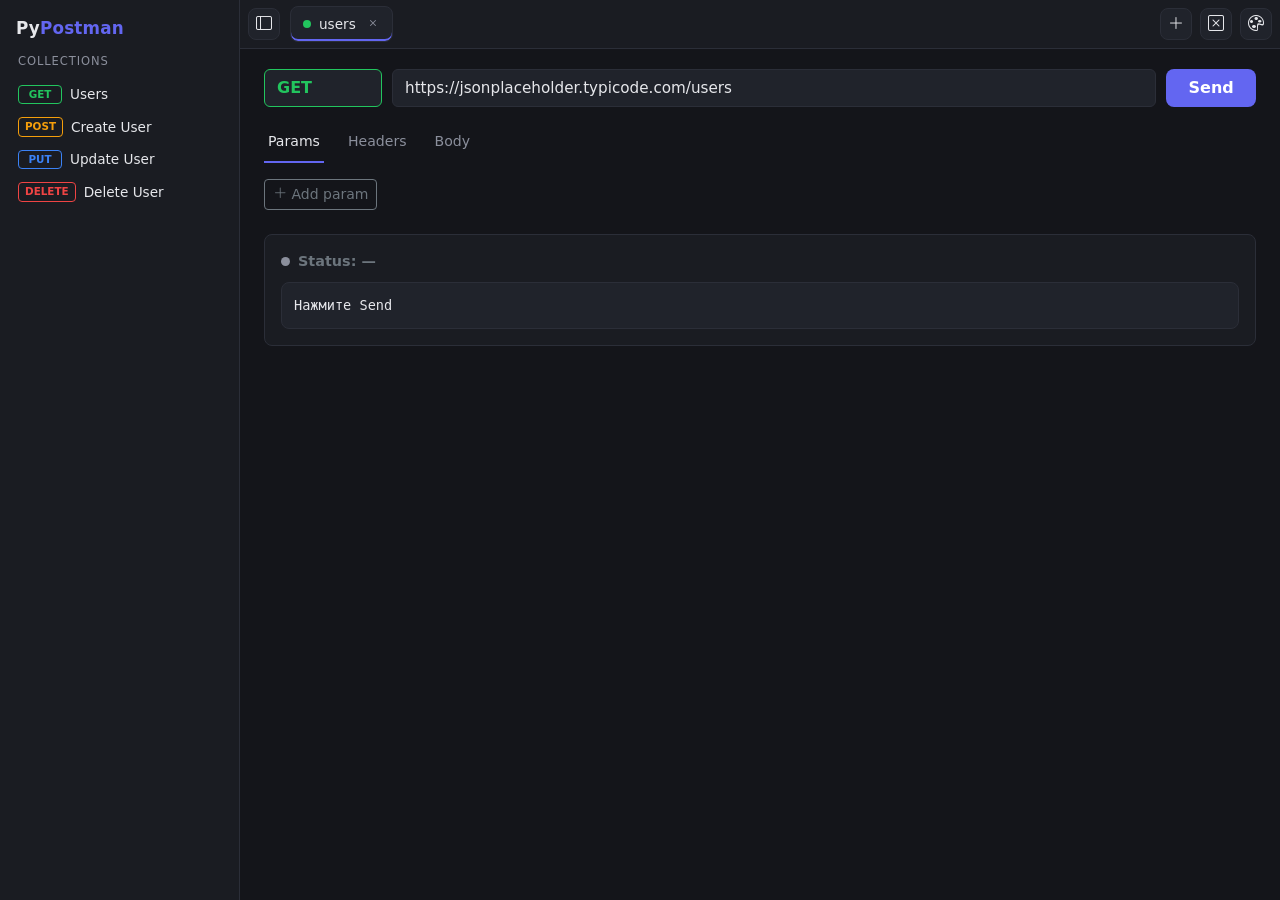
==== Ui/index.html @ ef7dc5b9 "Redisign frontend V2" ====
<!DOCTYPE html>
<html lang="ru" data-bs-theme="dark">
<head>
<meta charset="UTF-8">
<meta name="viewport" content="width=device-width, initial-scale=1.0">
<title>PyPostman</title>
<link href="https://cdn.jsdelivr.net/npm/bootstrap@5.3.3/dist/css/bootstrap.min.css" rel="stylesheet">
<link href="https://cdn.jsdelivr.net/npm/bootstrap-icons@1.11.3/font/bootstrap-icons.css" rel="stylesheet">
<link rel="stylesheet" href="style.css">
</head>
<body>

<div id="app-root" class="d-flex">

  <!-- ==================== SIDEBAR: коллекции ==================== -->
  <aside id="sidebar">
    <div class="sidebar-header px-3 pt-3 pb-2">
      <span class="brand">Py<span class="brand-accent">Postman</span></span>
    </div>
    <div class="px-2">
      <div class="sidebar-section-title">Collections</div>
      <div id="collections-tree"></div>
    </div>
  </aside>

  <!-- ==================== ОСНОВНАЯ ОБЛАСТЬ ==================== -->
  <main class="flex-grow-1 d-flex flex-column main-area">

    <!-- Полоса вкладок -->
    <div id="tab-bar" class="d-flex align-items-center">
      <button id="sidebar-toggle-btn" class="tab-bar-btn" title="Свернуть/развернуть Collections" style="margin-left:0; margin-right:8px;">
        <i class="bi bi-layout-sidebar"></i>
      </button>
      <div id="tabs-container" class="d-flex flex-grow-1"></div>
      <button id="add-tab-btn" class="tab-bar-btn" title="Новая вкладка (Ctrl+T)">
        <i class="bi bi-plus-lg"></i>
      </button>
      <button id="close-all-btn" class="tab-bar-btn tab-bar-btn-danger" title="Закрыть все вкладки">
        <i class="bi bi-x-square"></i>
      </button>
      <button id="theme-settings-btn" class="tab-bar-btn" title="Настроить тему">
        <i class="bi bi-palette"></i>
      </button>
    </div>

    <!-- Содержимое активной вкладки -->
    <div id="tab-content" class="flex-grow-1"></div>

  </main>
</div>

<!-- Кастомное контекстное меню для вкладок -->
<ul id="tab-context-menu" class="dropdown-menu">
  <li><button class="dropdown-item" data-action="close">Закрыть вкладку</button></li>
  <li><button class="dropdown-item" data-action="close-others">Закрыть остальные</button></li>
  <li><button class="dropdown-item" data-action="close-all">Закрыть все вкладки</button></li>
  <li><hr class="dropdown-divider"></li>
  <li><button class="dropdown8-item" data-action="detach">
    <i class="bi bi-box-arrow-up-right me-1"></i> Открыть в отдельном окне
  </button></li>
</ul>

<!-- Шаблон одной вкладки в полосе (клонируется через JS) -->
<template id="tab-pill-template">
  <div class="tab-pill" draggable="true">
    <span class="method-dot"></span>
    <span class="tab-title"></span>
    <button class="tab-close-btn" title="Закрыть"><i class="bi bi-x"></i></button>
  </div>
</template>

<!-- Шаблон строки key-value для Params/Headers -->
<template id="kv-row-template">
  <div class="kv-row d-flex gap-2 mb-2">
    <input type="text" class="form-control form-control-sm kv-key" placeholder="Key">
    <input type="text" class="form-control form-control-sm kv-value" placeholder="Value">
    <button class="btn btn-sm btn-outline-secondary kv-remove" title="Удалить"><i class="bi bi-trash3"></i></button>
  </div>
</template>

<!-- Плавающее hove1r-превью (карточки коллекций / вкладки) -->
<div id="hover-preview" class="hover-preview"></div>

<!-- Модалка настройки темы -->
<div class="modal fade" id="theme-modal" tabindex="-1">
  <div class="modal-dialog">
    <div class="modal-content theme-modal-content">
      <div class="modal-header">
        <h5 class="modal-title">Настройка темы</h5>
        <button type="button" class="btn-close btn-close-white" data-bs-dismiss="modal"></button>
      </div>
      <div class="modal-body">
        <div class="theme-field">
          <label>Акцен1тный цвет</label>
          <input type="color" id="theme-accent" class="form-control form-control-color">
        </div>
        <div class="theme-field">
          <label>Фон приложения</label>
          <input type="color" id="theme-bg-app" class="form-control form-control-color">
        </div>
        <div class="theme-field">
          <label>Фон панелей</label>
          <input type="color" id="theme-bg-panel" class="form-control form-control-color">
        </div>
        <div class="theme-field">
          <label>Фон полей ввода</label>
          <input type="color" id="theme-bg-input" class="form-control form-control-color">
        </div>
        <div class="theme-field">
          <label>Основной текст</label>
          <input type="color" id="theme-text" class="form-control form-control-color">
        </div>
        <div class="theme-field">
          <label>Скругление углов: <span id="theme-radius-value">8</span>px</label>
          <input type="range" id="theme-radius" class="form-range" min="0" max="20" step="1">
        </div>
        <div class="theme-field">
          <label>Размер шрифта: <span id="theme-fontsize-value">14</span>px</label>
          <input type="range" id="theme-fontsize" class="form-range" min="11" max="18" step="1">
        </div>
      </div>
      <div class="modal-footer">
        <button type="button" class="btn btn-outline-secondary" id="theme-reset-btn">Сбросить</button>
        <button type="button" class="btn send-btn" id="theme-save-btn">Сохранить</button>
      </div>
    </div>
  </div>
</div>

<script src="https://cdn.jsdelivr.net/npm/bootstrap@5.3.3/dist/js/bootstrap.bundle.min.js"></script>
<script src="app.js"></script>
</body>
</html>
---- Ui/style.css ----
:root {
  --bg-app: #14151a;
  --bg-panel: #1a1c22;
  --bg-input: #20232b;
  --border-color: #2b2e38;
  --text-main: #e6e7eb;
  --text-dim: #8b8f9c;
  --accent: #6366f1;
  --radius: 8px;

  --method-get: #22c55e;
  --method-post: #f59e0b;
  --method-put: #3b82f6;
  --method-patch: #a855f7;
  --method-delete: #ef4444;

  --status-2xx: #22c55e;
  --status-3xx: #3b82f6;
  --status-4xx: #f59e0b;
  --status-5xx: #ef4444;
}

* { box-sizing: border-box; }

body {
  margin: 0;
  height: 100vh;
  overflow: hidden;
  background: var(--bg-app);
  color: var(--text-main);
  font-family: 'Inter', 'Segoe UI', system-ui, sans-serif;
}

#app-root { height: 100vh; width: 100vw; }

/* ==================== SIDEBAR ==================== */
#sidebar {
  width: 240px;
  min-width: 240px;
  background: var(--bg-panel);
  border-right: 1px solid var(--border-color);
  overflow-y: auto;
  overflow-x: hidden;
  transition: width 0.18s ease, min-width 0.18s ease, padding 0.18s ease, border-color 0.18s ease;
  white-space: nowrap;
}

#app-root.sidebar-collapsed #sidebar {
  width: 0;
  min-width: 0;
  border-right-color: transparent;
}

.brand { font-size: 1.05rem; font-weight: 700; letter-spacing: 0.2px; }
.brand-accent { color: var(--accent); }

.sidebar-section-title {
  font-size: 0.72rem;
  text-transform: uppercase;
  letter-spacing: 0.08em;
  color: var(--text-dim);
  padding: 4px 10px 8px;
}

.collection-item {
  display: flex;
  align-items: center;
  gap: 8px;
  padding: 6px 10px;
  border-radius: 6px;
  cursor: pointer;
  font-size: 0.85rem;
  color: var(--text-main);
}
.collection-item:hover { background: var(--bg-input); }

.collection-method-badge {
  font-size: 0.65rem;
  font-weight: 700;
  padding: 1px 6px;
  border-radius: 4px;
  min-width: 44px;
  text-align: center;
}

/* ==================== MAIN AREA ==================== */
.main-area { min-width: 0; }

#tab-bar {
  background: var(--bg-panel);
  border-bottom: 1px solid var(--border-color);
  padding: 6px 8px;
  gap: 2px;
}

#tabs-container {
  overflow-x: auto;
  overflow-y: hidden;
  gap: 4px;
  scrollbar-width: thin;
}

.tab-pill {
  display: flex;
  align-items: center;
  gap: 8px;
  padding: 7px 10px 7px 12px;
  border-radius: var(--radius);
  background: transparent;
  cursor: pointer;
  white-space: nowrap;
  font-size: 0.85rem;
  color: var(--text-dim);
  border: 1px solid transparent;
  user-select: none;
  transition: background 0.12s ease;
}
.tab-pill:hover { background: var(--bg-input); }
.tab-pill.active {
  background: var(--bg-input);
  color: var(--text-main);
  border-color: var(--border-color);
  box-shadow: inset 0 -2px 0 var(--accent);
}
.tab-pill.dragging {
  opacity: 0.35;
}
.tab-pill { cursor: grab; }
.tab-pill:active { cursor: grabbing; }

.method-dot {
  width: 8px;
  height: 8px;
  border-radius: 50%;
  flex-shrink: 0;
}

.tab-close-btn {
  border: none;
  background: transparent;
  color: var(--text-dim);
  border-radius: 4px;
  width: 18px;
  height: 18px;
  display: none;
  align-items: center;
  justify-content: center;
  padding: 0;
  line-height: 1;
}
/* крестик виден только на hover или у активной вкладки */
.tab-pill:hover .tab-close-btn,
.tab-pill.active .tab-close-btn {
  display: inline-flex;
}
.tab-close-btn:hover { background: #ef444433; color: #ef4444; }

.tab-bar-btn {
  border: 1px solid var(--border-color);
  background: var(--bg-input);
  color: var(--text-main);
  border-radius: var(--radius);
  width: 32px;
  height: 32px;
  display: inline-flex;
  align-items: center;
  justify-content: center;
  margin-left: 6px;
  flex-shrink: 0;
}
.tab-bar-btn:hover { filter: brightness(1.3); }
.tab-bar-btn-danger:hover { color: #ef4444; border-color: #ef4444; }

/* ==================== TAB CONTENT ==================== */
#tab-content { overflow-y: auto; padding: 20px 24px; }

.request-line { display: flex; gap: 10px; margin-bottom: 16px; }

.method-select {
  width: 130px;
  font-weight: 700;
  background: var(--bg-input);
  border: 1px solid var(--border-color);
  color: var(--text-main);
}
.method-select.method-GET { color: var(--method-get); border-color: var(--method-get); }
.method-select.method-POST { color: var(--method-post); border-color: var(--method-post); }
.method-select.method-PUT { color: var(--method-put); border-color: var(--method-put); }
.method-select.method-PATCH { color: var(--method-patch); border-color: var(--method-patch); }
.method-select.method-DELETE { color: var(--method-delete); border-color: var(--method-delete); }

.url-input {
  flex-grow: 1;
  background: var(--bg-input);
  border: 1px solid var(--border-color);
  color: var(--text-main);
  font-size: 0.95rem;
}
.url-input:focus { border-color: var(--accent); box-shadow: 0 0 0 0.2rem #6366f133; background: var(--bg-input); color: var(--text-main); }

.send-btn {
  width: 110px;
  background: var(--accent);
  border: none;
  border-radius: var(--radius);
  font-weight: 600;
  color: white;
}
.send-btn:hover { filter: brightness(1.12); color: white; }
.send-btn:disabled { opacity: 0.6; }

.sub-nav .nav-link {
  color: var(--text-dim);
  border: none;
  border-bottom: 2px solid transparent;
  border-radius: 0;
  padding: 8px 4px;
  margin-right: 20px;
  font-size: 0.88rem;
}
.sub-nav .nav-link.active {
  color: var(--text-main);
  background: transparent;
  border-bottom: 2px solid var(--accent);
}

.body-textarea, .response-pre {
  background: var(--bg-input);
  border: 1px solid var(--border-color);
  color: var(--text-main);
  font-family: 'Consolas', 'JetBrains Mono', monospace;
  font-size: 0.85rem;
  border-radius: var(--radius);
}
.body-textarea:focus { border-color: var(--accent); box-shadow: none; background: var(--bg-input); color: var(--text-main); }

.response-panel {
  margin-top: 24px;
  border: 1px solid var(--border-color);
  border-radius: var(--radius);
  background: var(--bg-panel);
  padding: 16px;
}

.response-status {
  font-weight: 700;
  font-size: 0.9rem;
  display: flex;
  align-items: center;
  gap: 8px;
  margin-bottom: 10px;
}
.status-dot { width: 9px; height: 9px; border-radius: 50%; }
.status-2xx { color: var(--status-2xx); } .status-2xx .status-dot { background: var(--status-2xx); }
.status-3xx { color: var(--status-3xx); } .status-3xx .status-dot { background: var(--status-3xx); }
.status-4xx { color: var(--status-4xx); } .status-4xx .status-dot { background: var(--status-4xx); }
.status-5xx { color: var(--status-5xx); } .status-5xx .status-dot { background: var(--status-5xx); }
.status-err { color: var(--status-5xx); } .status-err .status-dot { background: var(--status-5xx); }

.response-pre {
  max-height: 420px;
  overflow: auto;
  padding: 12px;
  margin: 0;
  white-space: pre-wrap;
  word-break: break-word;
}

.kv-key, .kv-value {
  background: var(--bg-input);
  border: 1px solid var(--border-color);
  color: var(--text-main);
}
.kv-key:focus, .kv-value:focus { background: var(--bg-input); color: var(--text-main); border-color: var(--accent); box-shadow: none; }

/* контекстное меню вкладок */
#tab-context-menu {
  display: none;
  position: fixed;
  background: var(--bg-panel);
  border: 1px solid var(--border-color);
  z-index: 2000;
}

/* ==================== HOVER-ПРЕВЬЮ (карточки коллекций / вкладки) ==================== */
.hover-preview {
  display: none;
  position: fixed;
  z-index: 3000;
  max-width: 320px;
  background: var(--bg-panel);
  border: 1px solid var(--border-color);
  border-radius: var(--radius);
  padding: 10px 12px;
  font-size: 0.78rem;
  color: var(--text-main);
  pointer-events: none;
  box-shadow: 0 8px 24px rgba(0, 0, 0, 0.4);
}
.hover-preview .hp-method {
  font-weight: 700;
  font-size: 0.7rem;
  padding: 1px 6px;
  border-radius: 4px;
  display: inline-block;
  margin-bottom: 4px;
}
.hover-preview .hp-url {
  color: var(--text-dim);
  word-break: break-all;
  font-family: 'Consolas', monospace;
}
.hover-preview .hp-status {
  margin-top: 6px;
  font-weight: 700;
}

/* ==================== МОДАЛКА НАСТРОЙКИ ТЕМЫ ==================== */
.theme-modal-content {
  background: var(--bg-panel);
  color: var(--text-main);
  border: 1px solid var(--border-color);
  border-radius: var(--radius);
}
.theme-field {
  display: flex;
  align-items: center;
  justify-content: space-between;
  gap: 12px;
  margin-bottom: 14px;
}
.theme-field label { font-size: 0.85rem; color: var(--text-dim); flex-shrink: 0; }
.theme-field input[type="color"] {
  width: 48px;
  height: 32px;
  padding: 2px;
  background: var(--bg-input);
  border: 1px solid var(--border-color);
}
.theme-field input[type="range"] { max-width: 160px; }
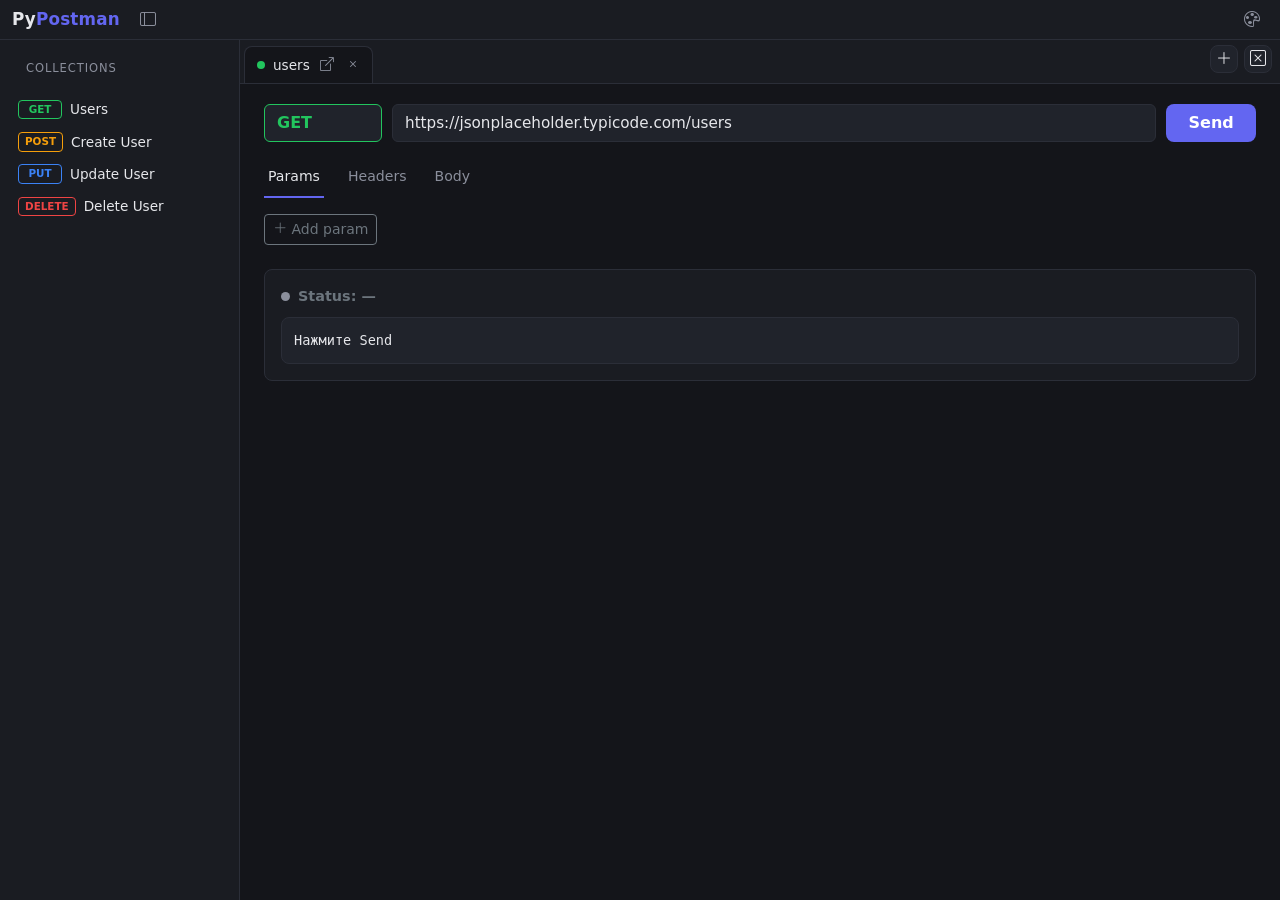
==== commit 4893ba41: "Redisign frontend V2.0.1" ====
--- a/Ui/index.html
+++ b/Ui/index.html
@@ -1,24 +1,40 @@
-<!DOCTYPE html>
+﻿<!DOCTYPE html>
 <html lang="ru" data-bs-theme="dark">
 <head>
-<meta charset="UTF-8">
-<meta name="viewport" content="width=device-width, initial-scale=1.0">
-<title>PyPostman</title>
-<link href="https://cdn.jsdelivr.net/npm/bootstrap@5.3.3/dist/css/bootstrap.min.css" rel="stylesheet">
-<link href="https://cdn.jsdelivr.net/npm/bootstrap-icons@1.11.3/font/bootstrap-icons.css" rel="stylesheet">
-<link rel="stylesheet" href="style.css">
+  <meta charset="UTF-8">
+  <meta name="viewport" content="width=device-width, initial-scale=1.0">
+  <title>PyPostman</title>
+  <link href="https://cdn.jsdelivr.net/npm/bootstrap@5.3.3/dist/css/bootstrap.min.css" rel="stylesheet">
+  <link href="https://cdn.jsdelivr.net/npm/bootstrap-icons@1.11.3/font/bootstrap-icons.css" rel="stylesheet">
+  <link rel="stylesheet" href="style.css">
 </head>
 <body>
 
-<div id="app-root" class="d-flex">
+<div id="app-root" class="d-flex flex-column">
+
+  <!-- Верхняя панель как в браузере -->
+  <header id="app-navbar" class="d-flex align-items-center">
+    <span class="brand navbar-brand">Py<span class="brand-accent">Postman</span></span>
+    <button id="sidebar-toggle-btn" class="nav-bar-btn" title="Свернуть/развернуть Collections">
+      <i class="bi bi-layout-sidebar"></i>
+    </button>
+    <div class="navbar-spacer flex-grow-1"></div>
+    <button id="return-to-main-btn" class="nav-bar-btn" title="Вернуть вкладку в главное окно" style="display:none;">
+      <i class="bi bi-box-arrow-in-left"></i>
+    </button>
+    <button id="theme-settings-btn" class="nav-bar-btn" title="Настроить тему">
+      <i class="bi bi-palette"></i>
+    </button>
+  </header>
+
+  <div class="app-body d-flex flex-grow-1">
 
   <!-- ==================== SIDEBAR: коллекции ==================== -->
   <aside id="sidebar">
     <div class="sidebar-header px-3 pt-3 pb-2">
-      <span class="brand">Py<span class="brand-accent">Postman</span></span>
+      <div class="sidebar-section-title mb-0">Collections</div>
     </div>
     <div class="px-2">
-      <div class="sidebar-section-title">Collections</div>
       <div id="collections-tree"></div>
     </div>
   </aside>
@@ -28,9 +44,6 @@
 
     <!-- Полоса вкладок -->
     <div id="tab-bar" class="d-flex align-items-center">
-      <button id="sidebar-toggle-btn" class="tab-bar-btn" title="Свернуть/развернуть Collections" style="margin-left:0; margin-right:8px;">
-        <i class="bi bi-layout-sidebar"></i>
-      </button>
       <div id="tabs-container" class="d-flex flex-grow-1"></div>
       <button id="add-tab-btn" class="tab-bar-btn" title="Новая вкладка (Ctrl+T)">
         <i class="bi bi-plus-lg"></i>
@@ -38,15 +51,13 @@
       <button id="close-all-btn" class="tab-bar-btn tab-bar-btn-danger" title="Закрыть все вкладки">
         <i class="bi bi-x-square"></i>
       </button>
-      <button id="theme-settings-btn" class="tab-bar-btn" title="Настроить тему">
-        <i class="bi bi-palette"></i>
-      </button>
     </div>
 
     <!-- Содержимое активной вкладки -->
     <div id="tab-content" class="flex-grow-1"></div>
 
   </main>
+  </div>
 </div>
 
 <!-- Кастомное контекстное меню для вкладок -->
@@ -55,16 +66,17 @@
   <li><button class="dropdown-item" data-action="close-others">Закрыть остальные</button></li>
   <li><button class="dropdown-item" data-action="close-all">Закрыть все вкладки</button></li>
   <li><hr class="dropdown-divider"></li>
-  <li><button class="dropdown8-item" data-action="detach">
+  <li><button class="dropdown-item" data-action="detach">
     <i class="bi bi-box-arrow-up-right me-1"></i> Открыть в отдельном окне
   </button></li>
 </ul>
 
 <!-- Шаблон одной вкладки в полосе (клонируется через JS) -->
 <template id="tab-pill-template">
-  <div class="tab-pill" draggable="true">
+  <div class="tab-pill">
     <span class="method-dot"></span>
     <span class="tab-title"></span>
+    <button class="tab-detach-btn" title="Открыть в отдельном окне"><i class="bi bi-box-arrow-up-right"></i></button>
     <button class="tab-close-btn" title="Закрыть"><i class="bi bi-x"></i></button>
   </div>
 </template>
@@ -78,7 +90,7 @@
   </div>
 </template>
 
-<!-- Плавающее hove1r-превью (карточки коллекций / вкладки) -->
+<!-- Плавающее hover-превью (карточки коллекций / вкладки) -->
 <div id="hover-preview" class="hover-preview"></div>
 
 <!-- Модалка настройки темы -->
@@ -91,7 +103,7 @@
       </div>
       <div class="modal-body">
         <div class="theme-field">
-          <label>Акцен1тный цвет</label>
+          <label>Акцентный цвет</label>
           <input type="color" id="theme-accent" class="form-control form-control-color">
         </div>
         <div class="theme-field">
@@ -128,6 +140,18 @@
 </div>
 
 <script src="https://cdn.jsdelivr.net/npm/bootstrap@5.3.3/dist/js/bootstrap.bundle.min.js"></script>
-<script src="app.js"></script>
+<script src="js/core/state.js"></script>
+<script src="js/core/utils.js"></script>
+<script src="js/core/preview.js"></script>
+<script src="js/features/tabs.js"></script>
+<script src="js/features/request.js"></script>
+<script src="js/features/theme.js"></script>
+<script src="js/features/detached.js"></script>
+<script src="js/features/contextMenu.js"></script>
+<script src="js/components/tabBar.js"></script>
+<script src="js/components/tabContent.js"></script>
+<script src="js/components/collections.js"></script>
+<script src="js/main.js"></script>
 </body>
-</html>+</html>
+
--- a/Ui/style.css
+++ b/Ui/style.css
@@ -33,6 +33,55 @@
 
 #app-root { height: 100vh; width: 100vw; }
 
+.app-body {
+  min-height: 0;
+  flex: 1;
+  overflow: hidden;
+}
+
+/* ==================== TOP NAVBAR ==================== */
+#app-navbar {
+  height: 40px;
+  min-height: 40px;
+  padding: 0 12px;
+  gap: 8px;
+  background: var(--bg-panel);
+  border-bottom: 1px solid var(--border-color);
+  flex-shrink: 0;
+  user-select: none;
+}
+
+.navbar-brand {
+  font-size: 0.95rem;
+  font-weight: 700;
+  letter-spacing: 0.2px;
+  margin-right: 4px;
+  white-space: nowrap;
+}
+
+.navbar-spacer { min-width: 8px; }
+
+.nav-bar-btn {
+  border: 1px solid transparent;
+  background: transparent;
+  color: var(--text-dim);
+  border-radius: 6px;
+  width: 32px;
+  height: 32px;
+  display: inline-flex;
+  align-items: center;
+  justify-content: center;
+  padding: 0;
+  flex-shrink: 0;
+  cursor: pointer;
+  transition: background 0.12s ease, color 0.12s ease, border-color 0.12s ease;
+}
+.nav-bar-btn:hover {
+  background: var(--bg-input);
+  color: var(--text-main);
+  border-color: var(--border-color);
+}
+
 /* ==================== SIDEBAR ==================== */
 #sidebar {
   width: 240px;
@@ -84,49 +133,85 @@
 }
 
 /* ==================== MAIN AREA ==================== */
-.main-area { min-width: 0; }
+.main-area { min-width: 0; min-height: 0; }
 
 #tab-bar {
   background: var(--bg-panel);
   border-bottom: 1px solid var(--border-color);
-  padding: 6px 8px;
+  padding: 0 8px 0 4px;
   gap: 2px;
+  align-items: flex-end;
+  min-height: 38px;
+  flex-shrink: 0;
 }
 
 #tabs-container {
   overflow-x: auto;
   overflow-y: hidden;
-  gap: 4px;
+  gap: 0;
   scrollbar-width: thin;
+  align-items: flex-end;
+  flex-wrap: nowrap;
+  min-width: 0;
+  padding-top: 6px;
 }
 
 .tab-pill {
   display: flex;
   align-items: center;
   gap: 8px;
-  padding: 7px 10px 7px 12px;
-  border-radius: var(--radius);
+  padding: 8px 10px 8px 12px;
+  border-radius: var(--radius) var(--radius) 0 0;
   background: transparent;
   cursor: pointer;
   white-space: nowrap;
   font-size: 0.85rem;
   color: var(--text-dim);
   border: 1px solid transparent;
+  border-bottom: none;
   user-select: none;
-  transition: background 0.12s ease;
-}
-.tab-pill:hover { background: var(--bg-input); }
+  flex-shrink: 0;
+  max-width: 220px;
+  min-width: 120px;
+  margin-right: 2px;
+  transition: background 0.12s ease, color 0.12s ease;
+}
+.tab-pill:hover {
+  background: var(--bg-input);
+  color: var(--text-main);
+}
 .tab-pill.active {
-  background: var(--bg-input);
+  background: var(--bg-app);
   color: var(--text-main);
   border-color: var(--border-color);
-  box-shadow: inset 0 -2px 0 var(--accent);
-}
-.tab-pill.dragging {
-  opacity: 0.35;
-}
-.tab-pill { cursor: grab; }
-.tab-pill:active { cursor: grabbing; }
+  position: relative;
+  z-index: 2;
+  margin-bottom: -1px;
+  padding-bottom: 9px;
+}
+.tab-pill.is-dragging {
+  opacity: 0.95;
+  cursor: grabbing;
+  box-shadow: 0 8px 24px rgba(0, 0, 0, 0.45);
+  background: var(--bg-input);
+  border-color: var(--border-color);
+}
+
+.tab-pill-placeholder {
+  flex-shrink: 0;
+  margin-right: 2px;
+  border-radius: var(--radius) var(--radius) 0 0;
+  background: rgba(99, 102, 241, 0.12);
+  border: 1px dashed var(--accent);
+  box-sizing: border-box;
+}
+
+.tab-title {
+  overflow: hidden;
+  text-overflow: ellipsis;
+  flex: 1;
+  min-width: 0;
+}
 
 .method-dot {
   width: 8px;
@@ -135,7 +220,8 @@
   flex-shrink: 0;
 }
 
-.tab-close-btn {
+.tab-close-btn,
+.tab-detach-btn {
   border: none;
   background: transparent;
   color: var(--text-dim);
@@ -147,32 +233,39 @@
   justify-content: center;
   padding: 0;
   line-height: 1;
-}
-/* крестик виден только на hover или у активной вкладки */
+  flex-shrink: 0;
+  cursor: pointer;
+}
+/* кнопки видны только на hover или у активной вкладки */
 .tab-pill:hover .tab-close-btn,
-.tab-pill.active .tab-close-btn {
+.tab-pill.active .tab-close-btn,
+.tab-pill:hover .tab-detach-btn,
+.tab-pill.active .tab-detach-btn {
   display: inline-flex;
 }
 .tab-close-btn:hover { background: #ef444433; color: #ef4444; }
+.tab-detach-btn:hover { background: rgba(99, 102, 241, 0.2); color: var(--accent); }
 
 .tab-bar-btn {
   border: 1px solid var(--border-color);
   background: var(--bg-input);
   color: var(--text-main);
   border-radius: var(--radius);
-  width: 32px;
-  height: 32px;
+  width: 28px;
+  height: 28px;
   display: inline-flex;
   align-items: center;
   justify-content: center;
-  margin-left: 6px;
-  flex-shrink: 0;
+  margin-left: 4px;
+  margin-bottom: 6px;
+  flex-shrink: 0;
+  cursor: pointer;
 }
 .tab-bar-btn:hover { filter: brightness(1.3); }
 .tab-bar-btn-danger:hover { color: #ef4444; border-color: #ef4444; }
 
 /* ==================== TAB CONTENT ==================== */
-#tab-content { overflow-y: auto; padding: 20px 24px; }
+#tab-content { overflow-y: auto; padding: 20px 24px; min-height: 0; }
 
 .request-line { display: flex; gap: 10px; margin-bottom: 16px; }
 
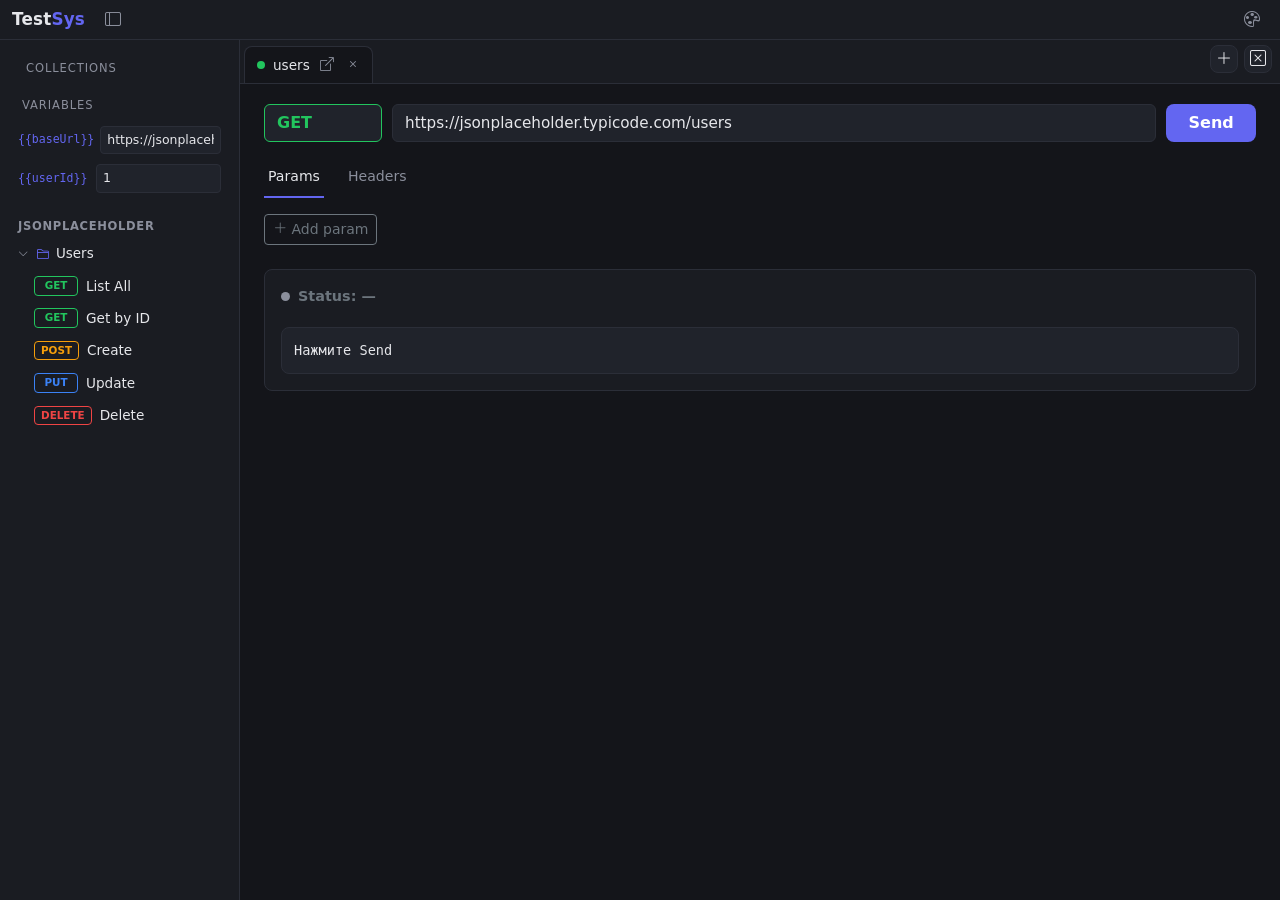
==== commit 7427015c: "Redisign frontend V2.0.2 Add ui For collections and Fix Bug with window, And add base ui themes and " ====
--- a/Ui/index.html
+++ b/Ui/index.html
@@ -1,9 +1,9 @@
-﻿<!DOCTYPE html>
+<!DOCTYPE html>
 <html lang="ru" data-bs-theme="dark">
 <head>
   <meta charset="UTF-8">
   <meta name="viewport" content="width=device-width, initial-scale=1.0">
-  <title>PyPostman</title>
+  <title>TestSys</title>
   <link href="https://cdn.jsdelivr.net/npm/bootstrap@5.3.3/dist/css/bootstrap.min.css" rel="stylesheet">
   <link href="https://cdn.jsdelivr.net/npm/bootstrap-icons@1.11.3/font/bootstrap-icons.css" rel="stylesheet">
   <link rel="stylesheet" href="style.css">
@@ -14,7 +14,7 @@
 
   <!-- Верхняя панель как в браузере -->
   <header id="app-navbar" class="d-flex align-items-center">
-    <span class="brand navbar-brand">Py<span class="brand-accent">Postman</span></span>
+    <span class="brand navbar-brand">Test<span class="brand-accent">Sys</span></span>
     <button id="sidebar-toggle-btn" class="nav-bar-btn" title="Свернуть/развернуть Collections">
       <i class="bi bi-layout-sidebar"></i>
     </button>
@@ -139,12 +139,49 @@
   </div>
 </div>
 
+<!-- Модалка Create / Edit сущности -->
+<div class="modal fade" id="entity-modal" tabindex="-1">
+  <div class="modal-dialog">
+    <div class="modal-content theme-modal-content">
+      <div class="modal-header">
+        <h5 class="modal-title" id="entity-modal-title">Entity</h5>
+        <button type="button" class="btn-close btn-close-white" data-bs-dismiss="modal"></button>
+      </div>
+      <div class="modal-body" id="entity-form-fields"></div>
+      <div class="modal-footer">
+        <button type="button" class="btn btn-outline-secondary" data-bs-dismiss="modal">Cancel</button>
+        <button type="button" class="btn send-btn" id="entity-save-btn">Save</button>
+      </div>
+    </div>
+  </div>
+</div>
+
+<!-- Модалка подтверждения удаления -->
+<div class="modal fade" id="delete-modal" tabindex="-1">
+  <div class="modal-dialog modal-sm">
+    <div class="modal-content theme-modal-content">
+      <div class="modal-header">
+        <h5 class="modal-title">Confirm Delete</h5>
+        <button type="button" class="btn-close btn-close-white" data-bs-dismiss="modal"></button>
+      </div>
+      <div class="modal-body">
+        <p id="delete-confirm-text" class="mb-0"></p>
+      </div>
+      <div class="modal-footer">
+        <button type="button" class="btn btn-outline-secondary" data-bs-dismiss="modal">Cancel</button>
+        <button type="button" class="btn btn-danger" id="delete-confirm-btn">Delete</button>
+      </div>
+    </div>
+  </div>
+</div>
+
 <script src="https://cdn.jsdelivr.net/npm/bootstrap@5.3.3/dist/js/bootstrap.bundle.min.js"></script>
 <script src="js/core/state.js"></script>
 <script src="js/core/utils.js"></script>
 <script src="js/core/preview.js"></script>
 <script src="js/features/tabs.js"></script>
 <script src="js/features/request.js"></script>
+<script src="js/features/crud.js"></script>
 <script src="js/features/theme.js"></script>
 <script src="js/features/detached.js"></script>
 <script src="js/features/contextMenu.js"></script>
--- a/Ui/style.css
+++ b/Ui/style.css
@@ -430,4 +430,139 @@
   background: var(--bg-input);
   border: 1px solid var(--border-color);
 }
-.theme-field input[type="range"] { max-width: 160px; }+.theme-field input[type="range"] { max-width: 160px; }
+
+/* ==================== COLLECTIONS: VARIABLES & FOLDERS ==================== */
+.sidebar-vars { padding: 0 4px; }
+
+.var-row {
+  display: flex;
+  align-items: center;
+  gap: 6px;
+  padding: 3px 6px;
+  margin-bottom: 4px;
+}
+.var-key {
+  font-size: 0.72rem;
+  font-family: 'Consolas', monospace;
+  color: var(--accent);
+  min-width: 72px;
+  flex-shrink: 0;
+}
+.var-value {
+  background: var(--bg-input);
+  border: 1px solid var(--border-color);
+  color: var(--text-main);
+  font-size: 0.78rem;
+  padding: 2px 6px;
+}
+.var-value:focus { border-color: var(--accent); box-shadow: none; }
+
+.collection-group { margin-bottom: 8px; }
+.collection-group-title {
+  font-size: 0.72rem;
+  text-transform: uppercase;
+  letter-spacing: 0.06em;
+  color: var(--text-dim);
+  padding: 6px 10px 4px;
+  font-weight: 600;
+}
+
+.collection-folder-header {
+  display: flex;
+  align-items: center;
+  gap: 6px;
+  padding: 5px 10px;
+  font-size: 0.84rem;
+  color: var(--text-main);
+  cursor: pointer;
+  border-radius: 6px;
+  user-select: none;
+}
+.collection-folder-header:hover { background: var(--bg-input); }
+.collection-folder-header .folder-chevron { font-size: 0.65rem; color: var(--text-dim); width: 12px; }
+.collection-folder-header .bi-folder2 { color: var(--accent); font-size: 0.85rem; }
+
+.collection-folder-items { padding-left: 8px; }
+.collection-folder-items .collection-item { padding-left: 18px; }
+
+/* ==================== CRUD TABLE ==================== */
+.response-panel-header {
+  display: flex;
+  align-items: center;
+  justify-content: space-between;
+  gap: 12px;
+  margin-bottom: 10px;
+  flex-wrap: wrap;
+}
+
+.response-view-nav .nav-link {
+  color: var(--text-dim);
+  border: none;
+  border-bottom: 2px solid transparent;
+  border-radius: 0;
+  padding: 4px 10px;
+  font-size: 0.82rem;
+}
+.response-view-nav .nav-link.active {
+  color: var(--text-main);
+  background: transparent;
+  border-bottom-color: var(--accent);
+}
+
+.crud-table-toolbar {
+  display: flex;
+  align-items: center;
+  justify-content: space-between;
+  margin-bottom: 10px;
+  font-size: 0.85rem;
+}
+
+.crud-table {
+  color: var(--text-main);
+  margin-bottom: 0;
+  font-size: 0.84rem;
+}
+.crud-table thead th {
+  background: var(--bg-input);
+  border-color: var(--border-color);
+  color: var(--text-dim);
+  font-weight: 600;
+  font-size: 0.78rem;
+  text-transform: uppercase;
+  letter-spacing: 0.04em;
+  white-space: nowrap;
+}
+.crud-table td {
+  border-color: var(--border-color);
+  vertical-align: middle;
+}
+.crud-table tbody tr:hover { background: rgba(99, 102, 241, 0.06); }
+.crud-actions-col { width: 90px; white-space: nowrap; text-align: right; }
+.crud-actions-col .btn { padding: 2px 7px; }
+
+.body-editor-wrap { margin-bottom: 8px; }
+.body-editor-toolbar {
+  display: flex;
+  align-items: center;
+  justify-content: space-between;
+  margin-bottom: 6px;
+  font-size: 0.82rem;
+}
+
+#entity-form-fields .form-label {
+  font-size: 0.85rem;
+  color: var(--text-dim);
+  margin-bottom: 4px;
+}
+#entity-form-fields .form-control {
+  background: var(--bg-input);
+  border: 1px solid var(--border-color);
+  color: var(--text-main);
+}
+#entity-form-fields .form-control:focus {
+  border-color: var(--accent);
+  box-shadow: none;
+  background: var(--bg-input);
+  color: var(--text-main);
+}
